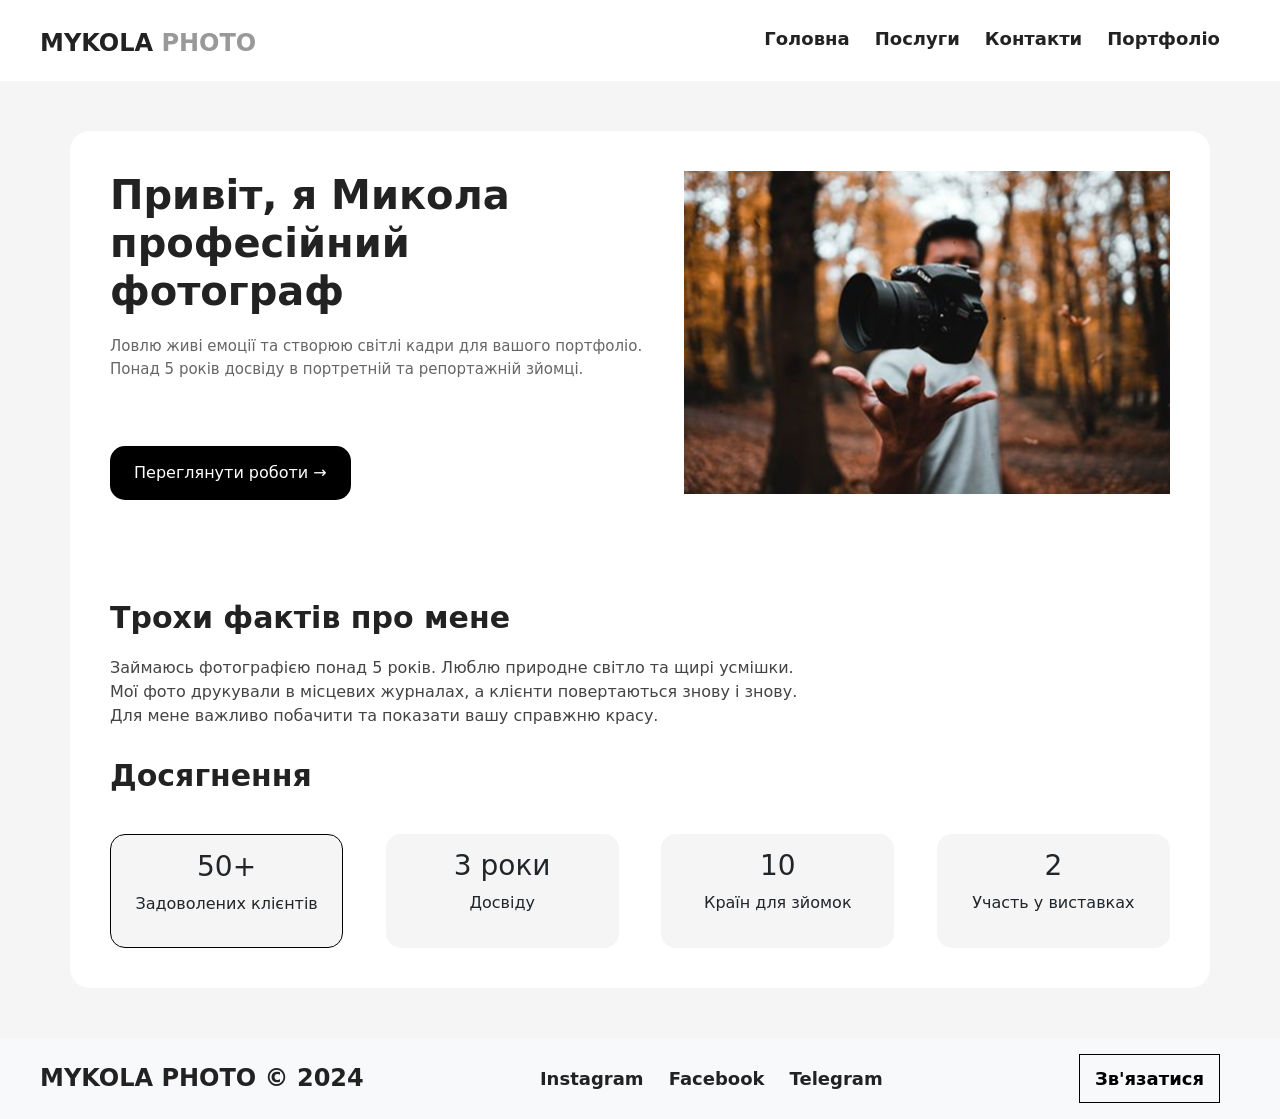
==== index.html @ a9c794cd "Add files via upload" ====
<!DOCTYPE html>
<html lang="uk">
<head>
   <meta charset="UTF-8">
   <meta name="description" content="Портфоліо фотографа. Сторінки сайту: головна, послуги, роботи, контактна інформація.">
   <title>Портфоліо фотографа</title>
   <link href="https://cdn.jsdelivr.net/npm/bootstrap@5.3.0/dist/css/bootstrap.min.css" rel="stylesheet">
   <link rel="stylesheet" href="style/style.css">
</head>
<body class="d-flex flex-column min-vh-100">
    
	<nav>
	    <div class="logo">MYKOLA <span>PHOTO</span></div>
	    <div>
	        <a href="index.html">Головна</a>
		    <a href="services.html">Послуги</a>
		    <a href="contacty.html">Контакти</a>
			<a href="portfolio.html">Портфоліо</a>
		</div>
	</nav>
	
	
    <div class="container">
		<main class="flex-grow-1">
		    
			<div>
			    <h1>Привіт, я Микола професійний фотограф</h1>
				
				<p>Ловлю живі емоції та створюю світлі кадри для вашого
                портфоліо.<br> Понад 5 років досвіду в портретній та репортажній
                зйомці.</p>
				
				<a href="my_works.html">Переглянути роботи →</a>
			</div>
			
			<div>
			    <img src="img/Rectangle.png" alt="">
			</div>
		
		</main>
	
	    <header>
	    
		    <h2>Трохи фактів про мене</h2>
			
			<p>Займаюсь фотографією понад 5 років. Люблю природне світло та щирі усмішки.<br> Мої фото
            друкували в місцевих журналах, а клієнти повертаються знову і знову. <br>Для мене важливо
            побачити та показати вашу справжню красу.</p>
			
			<h2>Досягнення</h2>
			
			<div class="Achievement">
			    <div>
				    <h3>50+</h3>
					<p>Задоволених клієнтів</p>
				</div>
				 
				<div>
				    <h3>3 роки</h3>
					<p>Досвіду</p>
				</div>
				
				<div>
				    <h3>10</h3>
					<p>Країн для зйомок</p>
				</div>
				
				<div>
				    <h3>2</h3>
					<p>Участь у виставках</p>
				</div>
			</div>
		
		</header>
	</div>
	
   <footer class="py-3 bg-light">
	    <div class="logo">MYKOLA PHOTO © 2024</div>
	    <div>
	        <a href="#">Instagram</a>
		    <a href="#">Facebook</a>
		    <a href="#">Telegram</a>
		</div>
		
		<a class="connection" href="contacty.html">Зв'язатися</a>
   </footer>

</body>
</html>
---- style/style.css ----
body{
	background:#F5F5F5;
}

.container{
	background:#fff;
	padding:40px;
	border-radius:20px;
}

nav{
	display:flex;
	justify-content:space-between;
	background:#fff;
	padding:25px 40px 20px 40px;
	margin-bottom:50px;
}

.logo{
	color:#222222;
	font-weight:700;
	font-size:24px;
}

.logo span{
	color:#999999;
}

nav a{
	margin-right:20px;
	text-decoration:none;
	color:#222222;
	font-weight:600;
	font-size:18px;
	
	border-bottom: 2px solid transparent; 
    transition: border-color 0.3s;
	padding-bottom:5px;
}

nav a:hover{
	border-color: #222222;
}


main{
	margin-bottom:100px;
	display:flex;
	justify-content:space-between;
}


h1{
	font-size:40px;
	font-weight:700;
	color:#222222;
	width:400px;
	margin-bottom:20px;
}

main p{
	font-size:15px;
	color:#666666;
}

main > div > a{
	text-decoration:none;
	padding:15px 24px;
	background:#000000;
	color:#fff;
	border-radius:15px;
	display: inline-block;
	
	margin-top:50px;
	
	transition:transform .4s ease;
}

main > div > a:hover{
	transform: scale(1.05);
}




header > p{
	color:#444444;
	margin-bottom:30px;
	margin-top:20px;
}

.Achievement{
	display:flex;
	justify-content:space-between;
	align-content:center;
	
	padding-top:20px;
}

.Achievement div{
	padding:15px 0px 15px 0px;
	width:22%;
	background:#F5F5F5;
	text-align:center;
	
	border-radius:15px;
}

.Achievement div:first-of-type{
	border:1px solid #000000;
}



footer{
	display:flex;
	justify-content:space-between;
	background:#fff;
	padding:25px 40px 20px 40px;
	margin-top:50px;
	
	align-items:center;
}


footer a{
	margin-right:20px;
	text-decoration:none;
	color:#222222;
	font-weight:600;
	font-size:18px;
	
	border-bottom: 2px solid transparent; 
    transition: border-color 0.3s;
	padding-bottom:5px;
}

footer a:hover{
	border-color: #222222;
}

.connection{
	text-decoration:none;
	color:#000000;
	padding:10px 15px;
	border:1px solid #000000;
	
	display:inline-block;
	transition:transform .4s ease;
}

.connection:hover{
	transform: scale(1.05);
}






/* SERVICES */



h2{
	font-size:30px;
	font-weight:700;
	color:#222222;
	margin-bottom:20px;
}


.row{
	text-align:center;
	justify-content:space-between;
}

.card{
	background:#F5F5F5;
	padding:18px;
	border:none;
}

.card span{
	color:#222222;
	font-size:17px;
	font-weight:700;
	margin-bottom:12px;
}

.card h3{
	color:#222222;
	font-size:25px;
	font-weight:700;
	margin-bottom:10px;
}

.card p{
	color:#222222;
	border-bottom:1px solid #EEEEEE;
}


.card a{
	text-decoration:none;
	padding:15px 24px;
	background:#000000;
	color:#fff;
	border-radius:15px;
	display: inline-block;
	
	margin-top:50px;
	
	transition:transform .4s ease;
}

.card a:hover{
	transform: scale(1.05);
}


/* CONTACTY */

.main-content{
	display:flex;
	justify-content:space-between;
}

.left{
	background:#F5F5F5;
	padding:32px;
	border-radius:16px;
	
	margin-right:20px;
}

.left-phone{
	display:flex;
	align-items:center;
}

.phone{
	padding:15px;
	background:#000000;
	border-radius:50%;
	margin-right:25px;
}

h4{
	font-size:15px;
	color:#222222;
}

.btn-contact{
	margin-top:20px;
}


.btn-contact a{
	margin-right:20px;
	text-decoration:none;
	color:#222222;
	font-weight:600;
	font-size:18px;
	
	border-bottom: 2px solid transparent; 
    transition: border-color 0.3s;
	padding-bottom:5px;
}

.btn-contact a:hover{
	border-color: #222222;
}

.left-carta{
	color:#222222;
	background:#DDDDDD;
	padding:60px 100px;
	
	margin-top:20px;
	
	border-radius:16px;
}



.right{
	border:1px solid #EEEEEE;
	border-radius:16px;
	padding:32px;
}


.form-group{
	
}






.form-group input, 
.form-group textarea {
    width: 100%;
    padding: 8px 12px;
    border: 1px solid #ccc;
    border-radius: 6px;
	
	margin-bottom:20px;
}

.btn-submit{
	text-decoration:none;
	padding:10px 24px;
	background:#000000;
	color:#fff;
	border-radius:10px;
	display: inline-block;
	
	margin-top:30px;
	
	width:100%;
}
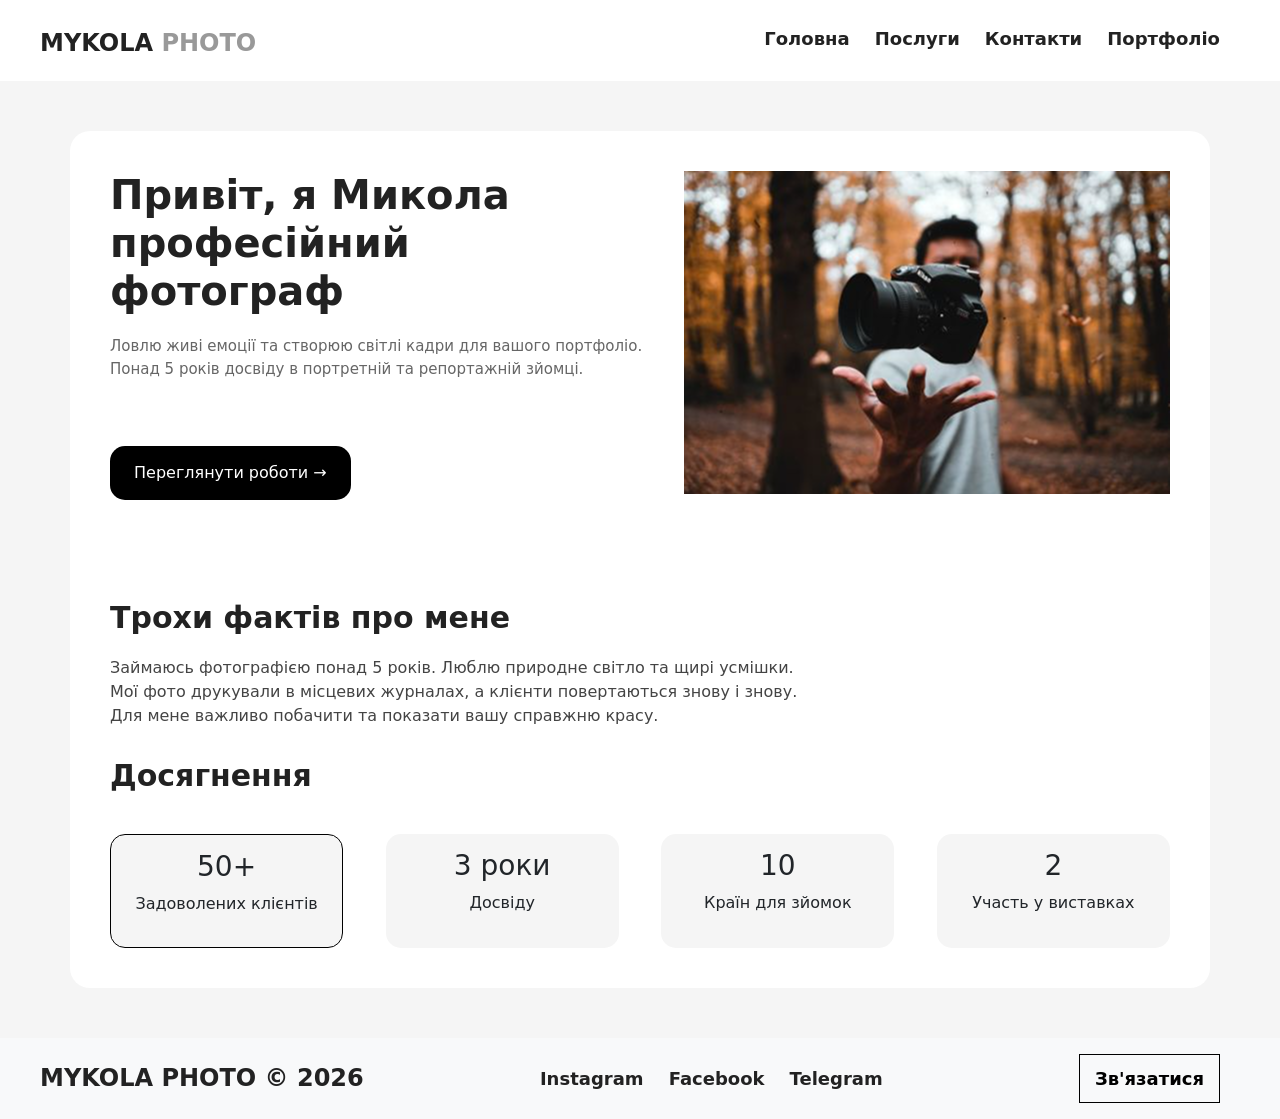
==== commit de4ebff4: "Update index.html" ====
--- a/index.html
+++ b/index.html
@@ -6,6 +6,7 @@
    <title>Портфоліо фотографа</title>
    <link href="https://cdn.jsdelivr.net/npm/bootstrap@5.3.0/dist/css/bootstrap.min.css" rel="stylesheet">
    <link rel="stylesheet" href="style/style.css">
+   <link rel="icon" type="image/png" sizes="32x32" href="img/favicon.png">
 </head>
 <body class="d-flex flex-column min-vh-100">
     
@@ -30,7 +31,7 @@
                 портфоліо.<br> Понад 5 років досвіду в портретній та репортажній
                 зйомці.</p>
 				
-				<a href="my_works.html">Переглянути роботи →</a>
+				<a href="portfolio.html">Переглянути роботи →</a>
 			</div>
 			
 			<div>
@@ -75,9 +76,9 @@
 	</div>
 	
    <footer class="py-3 bg-light">
-	    <div class="logo">MYKOLA PHOTO © 2024</div>
+	    <div class="logo">MYKOLA PHOTO © 2026</div>
 	    <div>
-	        <a href="#">Instagram</a>
+	        <a href="https://www.instagram.com/_b_o_c_h_e_s_k_u_?igsh=cXYwbTF6bXg0YW0%3D&utm_source=qr">Instagram</a>
 		    <a href="#">Facebook</a>
 		    <a href="#">Telegram</a>
 		</div>
@@ -86,4 +87,4 @@
    </footer>
 
 </body>
-</html>+</html>
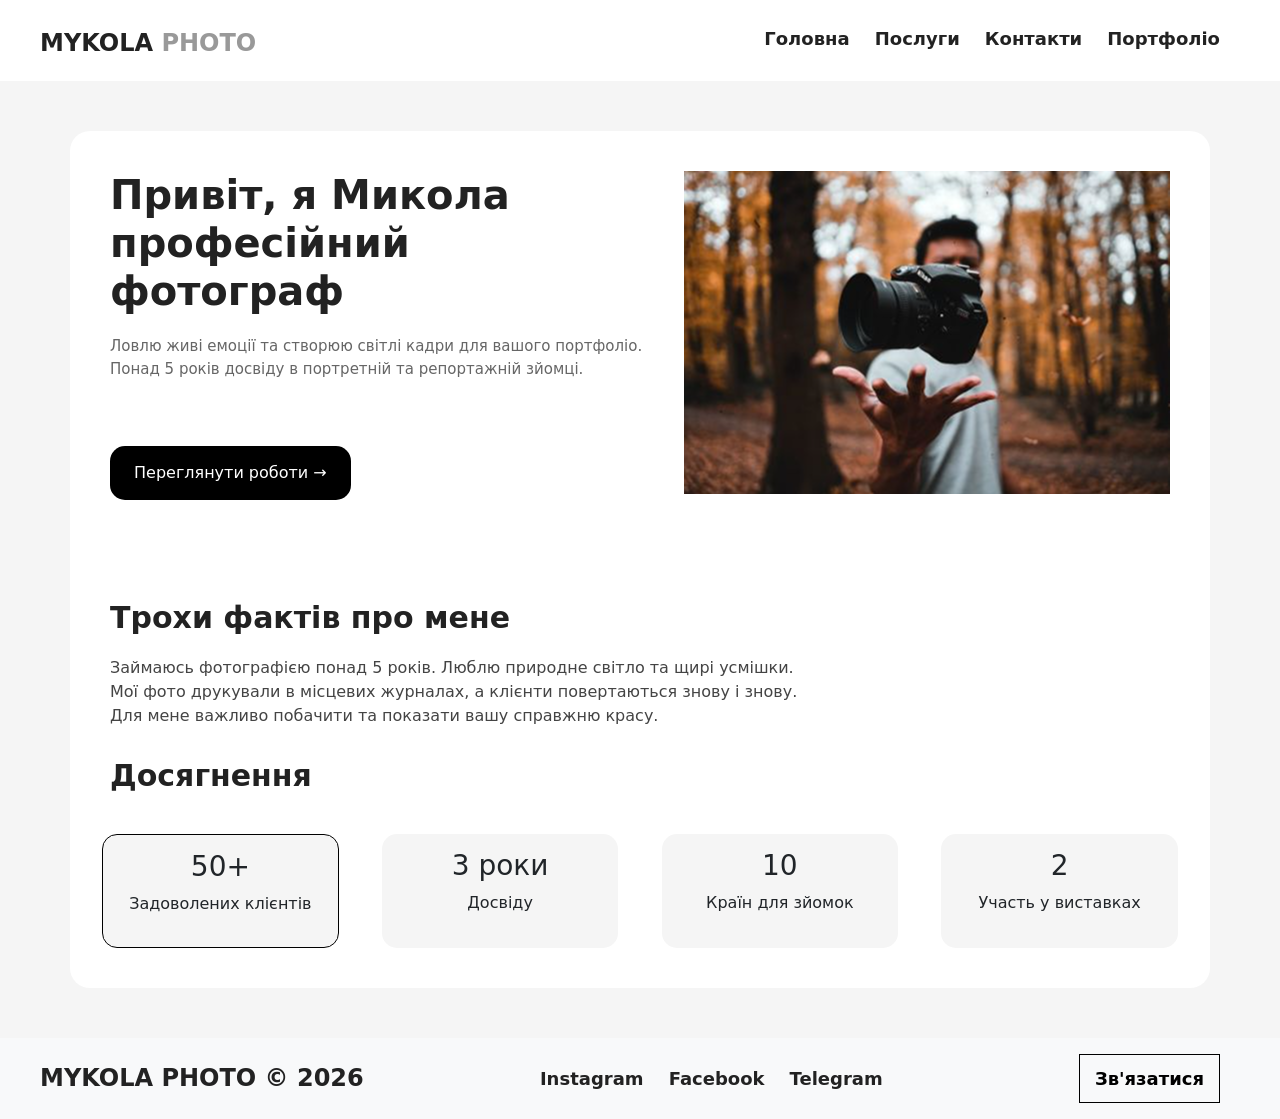
==== commit 80e6cc95: "Enhance HTML structure and add viewport meta tag Added viewport meta tag and improved layout for ach" ====
--- a/index.html
+++ b/index.html
@@ -3,6 +3,7 @@
 <head>
    <meta charset="UTF-8">
    <meta name="description" content="Портфоліо фотографа. Сторінки сайту: головна, послуги, роботи, контактна інформація.">
+   <meta name="viewport" content="width=device-width, initial-scale=1.0">
    <title>Портфоліо фотографа</title>
    <link href="https://cdn.jsdelivr.net/npm/bootstrap@5.3.0/dist/css/bootstrap.min.css" rel="stylesheet">
    <link rel="stylesheet" href="style/style.css">
@@ -50,27 +51,24 @@
 			
 			<h2>Досягнення</h2>
 			
-			<div class="Achievement">
-			    <div>
-				    <h3>50+</h3>
-					<p>Задоволених клієнтів</p>
-				</div>
-				 
-				<div>
-				    <h3>3 роки</h3>
-					<p>Досвіду</p>
-				</div>
-				
-				<div>
-				    <h3>10</h3>
-					<p>Країн для зйомок</p>
-				</div>
-				
-				<div>
-				    <h3>2</h3>
-					<p>Участь у виставках</p>
-				</div>
-			</div>
+			<div class="Achievement row text-center g-3">
+            <div class="col-6 col-lg-3">
+                <h3>50+</h3>
+                <p>Задоволених клієнтів</p>
+            </div>
+            <div class="col-6 col-lg-3">
+                <h3>3 роки</h3>
+                <p>Досвіду</p>
+            </div>
+            <div class="col-6 col-lg-3">
+                <h3>10</h3>
+                <p>Країн для зйомок</p>
+            </div>
+            <div class="col-6 col-lg-3">
+                <h3>2</h3>
+                <p>Участь у виставках</p>
+            </div>
+        </div>
 		
 		</header>
 	</div>
